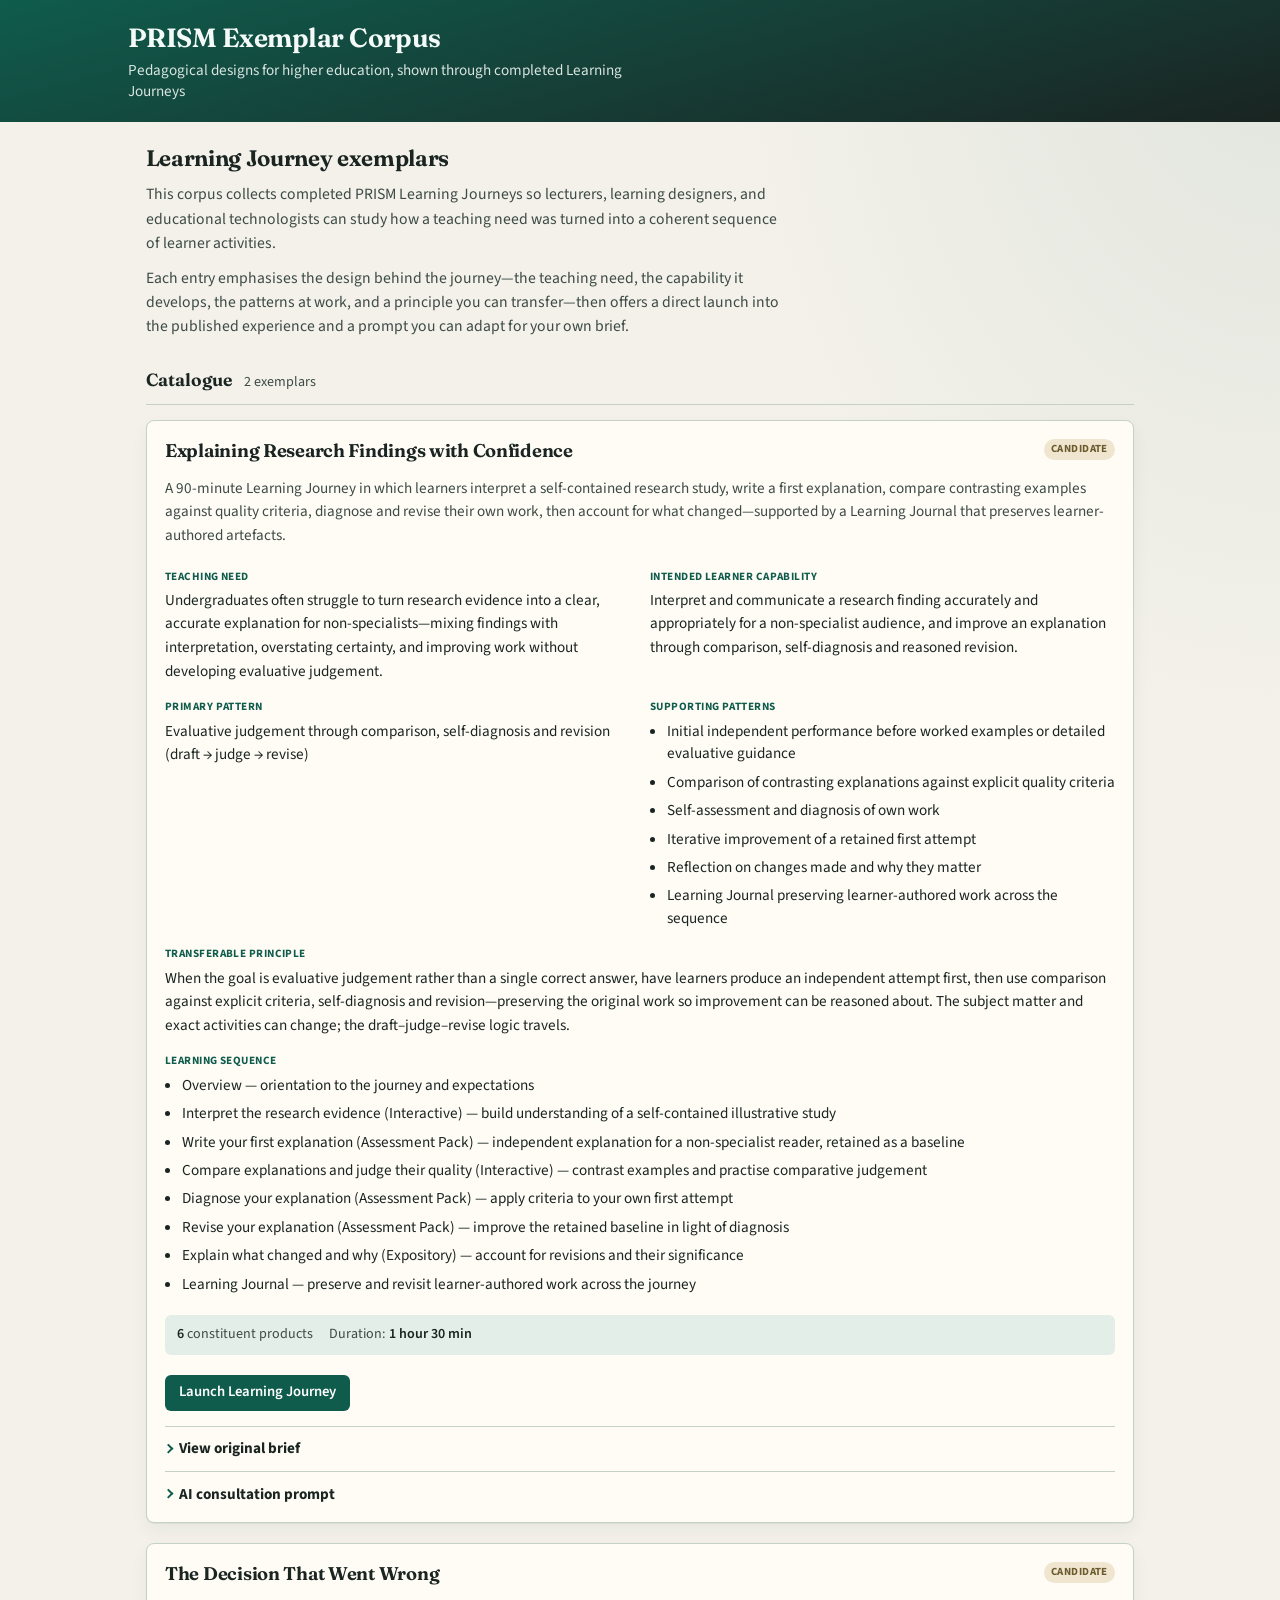
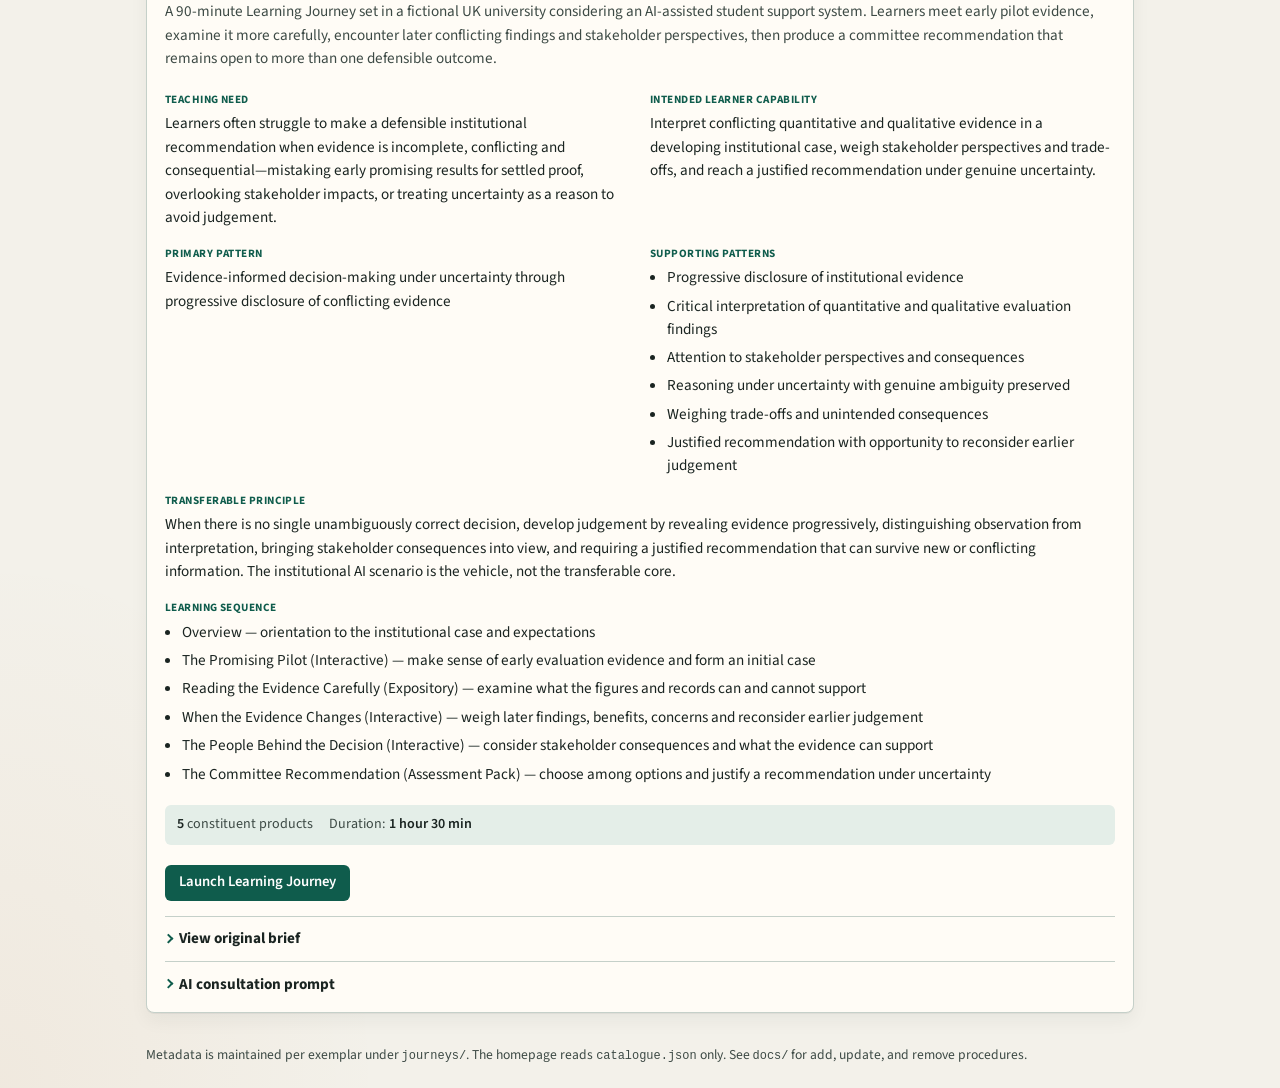
==== index.html @ 72a6959f "Publish the curated PRISM Exemplar Corpus as a static GitHub Pages site. Add .nojekyll for Pages, ig" ====
<!DOCTYPE html>
<html lang="en-GB">
  <head>
    <meta charset="utf-8" />
    <meta name="viewport" content="width=device-width, initial-scale=1" />
    <title>PRISM Exemplar Corpus</title>
    <meta
      name="description"
      content="A corpus of Learning Journey exemplars for lecturers, learning designers, and educational technologists."
    />
    <link rel="preconnect" href="https://fonts.googleapis.com" />
    <link rel="preconnect" href="https://fonts.gstatic.com" crossorigin />
    <link
      href="https://fonts.googleapis.com/css2?family=Fraunces:opsz,wght@9..144,500;9..144,650&family=Source+Sans+3:ital,wght@0,400;0,600;0,700;1,400&display=swap"
      rel="stylesheet"
    />
    <link rel="stylesheet" href="assets/styles.css" />
  </head>
  <body>
    <a class="skip-link" href="#main">Skip to content</a>

    <header class="site-header">
      <div class="site-header__inner">
        <p class="site-brand">PRISM Exemplar Corpus</p>
        <p class="site-tagline">
          Pedagogical designs for higher education, shown through completed Learning Journeys
        </p>
      </div>
    </header>

    <main id="main" class="site-main">
      <section class="intro" aria-labelledby="intro-heading">
        <h1 id="intro-heading">Learning Journey exemplars</h1>
        <p>
          This corpus collects completed PRISM Learning Journeys so lecturers, learning
          designers, and educational technologists can study how a teaching need was turned
          into a coherent sequence of learner activities.
        </p>
        <p>
          Each entry emphasises the design behind the journey—the teaching need, the capability
          it develops, the patterns at work, and a principle you can transfer—then offers a
          direct launch into the published experience and a prompt you can adapt for your own
          brief.
        </p>
      </section>

      <section class="catalogue" aria-labelledby="catalogue-heading">
        <div class="catalogue__header">
          <h2 id="catalogue-heading">Catalogue</h2>
          <p id="catalogue-count" class="catalogue__count" hidden></p>
        </div>
        <div
          id="catalogue-status"
          class="catalogue__status"
          role="status"
          aria-live="polite"
        >
          Loading catalogue…
        </div>
        <div id="catalogue-root" class="catalogue__list" hidden></div>
      </section>
    </main>

    <footer class="site-footer">
      <p>
        Metadata is maintained per exemplar under <code>journeys/</code>. The homepage reads
        <code>catalogue.json</code> only. See <code>docs/</code> for add, update, and remove
        procedures.
      </p>
    </footer>

    <script src="assets/catalogue.js" defer></script>
  </body>
</html>
---- assets/styles.css ----
:root {
  --ink: #1a2421;
  --ink-muted: #3d4a45;
  --paper: #f3f1ea;
  --paper-elevated: #fffcf6;
  --band: #e4eee8;
  --line: #c5d0c9;
  --accent: #0f5c4c;
  --accent-hover: #0a4338;
  --focus: #b45309;
  --status-candidate: #6b5a2e;
  --status-validated: #0f5c4c;
  --shadow: 0 1px 0 rgba(26, 36, 33, 0.05), 0 8px 18px rgba(26, 36, 33, 0.05);
  --radius: 8px;
  --font-display: "Fraunces", "Times New Roman", serif;
  --font-body: "Source Sans 3", "Segoe UI", sans-serif;
  --measure: 40rem;
  --page: 64rem;
  --space-1: 0.4rem;
  --space-2: 0.65rem;
  --space-3: 0.95rem;
  --space-4: 1.25rem;
  --space-5: 1.7rem;
}

*,
*::before,
*::after {
  box-sizing: border-box;
}

html {
  scroll-behavior: smooth;
}

body {
  margin: 0;
  min-height: 100vh;
  font-family: var(--font-body);
  font-size: 1rem;
  line-height: 1.55;
  color: var(--ink);
  background:
    radial-gradient(ellipse 80% 50% at 100% 0%, rgba(15, 92, 76, 0.08), transparent 55%),
    radial-gradient(ellipse 60% 40% at 0% 100%, rgba(180, 83, 9, 0.05), transparent 50%),
    var(--paper);
}

:focus-visible {
  outline: 3px solid var(--focus);
  outline-offset: 2px;
}

.skip-link {
  position: absolute;
  left: 1rem;
  top: -3rem;
  z-index: 100;
  padding: 0.4rem 0.7rem;
  background: var(--ink);
  color: #fff;
  text-decoration: none;
  border-radius: 4px;
}

.skip-link:focus {
  top: 0.75rem;
}

.site-header {
  background: linear-gradient(165deg, #0f5c4c 0%, #163d36 55%, #1a2421 100%);
  color: #f4faf7;
  padding: 1.35rem 1.1rem 1.25rem;
}

.site-header__inner {
  max-width: var(--page);
  margin: 0 auto;
}

.site-brand {
  margin: 0;
  font-family: var(--font-display);
  font-size: clamp(1.35rem, 2.2vw, 1.65rem);
  font-weight: 650;
  letter-spacing: -0.02em;
  line-height: 1.2;
}

.site-tagline {
  margin: 0.4rem 0 0;
  max-width: 34rem;
  font-size: 0.95rem;
  line-height: 1.4;
  color: rgba(244, 250, 247, 0.88);
}

.site-main {
  max-width: var(--page);
  margin: 0 auto;
  padding: 1.35rem 1.1rem 2rem;
}

.intro {
  max-width: var(--measure);
  margin-bottom: var(--space-5);
}

.intro h1 {
  margin: 0 0 var(--space-2);
  font-family: var(--font-display);
  font-size: clamp(1.2rem, 1.8vw, 1.4rem);
  font-weight: 650;
  letter-spacing: -0.015em;
  line-height: 1.25;
}

.intro p {
  margin: 0 0 var(--space-2);
  color: var(--ink-muted);
  font-size: 0.98rem;
}

.intro p:last-child {
  margin-bottom: 0;
}

.catalogue__header {
  display: flex;
  flex-wrap: wrap;
  align-items: baseline;
  gap: 0.25rem 0.75rem;
  margin-bottom: var(--space-3);
  padding-bottom: var(--space-2);
  border-bottom: 1px solid var(--line);
}

.catalogue__header h2 {
  margin: 0;
  font-family: var(--font-display);
  font-size: 1.1rem;
  font-weight: 650;
}

.catalogue__count {
  margin: 0;
  color: var(--ink-muted);
  font-size: 0.88rem;
}

.catalogue__status {
  padding: var(--space-3) var(--space-4);
  background: var(--band);
  border: 1px dashed var(--line);
  border-radius: var(--radius);
  color: var(--ink-muted);
  font-size: 0.95rem;
}

.catalogue__status p {
  margin: 0 0 var(--space-2);
}

.catalogue__status p:last-child {
  margin-bottom: 0;
}

.catalogue__status--error {
  border-style: solid;
  border-color: #9b3b2e;
  background: #f8ece9;
  color: #5c241c;
}

.catalogue__list {
  display: grid;
  gap: var(--space-4);
}

.exemplar-card {
  background: var(--paper-elevated);
  border: 1px solid var(--line);
  border-radius: var(--radius);
  box-shadow: var(--shadow);
  padding: 1.1rem 1.15rem 1rem;
}

.exemplar-card__top {
  display: flex;
  flex-wrap: wrap;
  align-items: flex-start;
  justify-content: space-between;
  gap: 0.45rem 0.75rem;
  margin-bottom: var(--space-3);
}

.exemplar-card__title {
  margin: 0;
  flex: 1 1 14rem;
  font-family: var(--font-display);
  font-size: 1.15rem;
  font-weight: 650;
  letter-spacing: -0.015em;
  line-height: 1.25;
}

.exemplar-card__status {
  display: inline-block;
  padding: 0.15rem 0.45rem;
  border-radius: 999px;
  font-size: 0.68rem;
  font-weight: 700;
  letter-spacing: 0.04em;
  text-transform: uppercase;
}

.exemplar-card__status--candidate {
  background: #f0e6cf;
  color: var(--status-candidate);
}

.exemplar-card__status--validated {
  background: #d7ebe4;
  color: var(--status-validated);
}

.exemplar-card__summary {
  margin: 0 0 var(--space-4);
  color: var(--ink-muted);
  font-size: 0.95rem;
  line-height: 1.55;
}

.exemplar-card__grid {
  display: grid;
  gap: var(--space-3) var(--space-4);
  margin: 0 0 var(--space-4);
}

@media (min-width: 640px) {
  .exemplar-card__grid {
    grid-template-columns: 1fr 1fr;
  }
}

.field {
  margin: 0;
}

.field dt {
  margin: 0 0 0.25rem;
  font-size: 0.7rem;
  font-weight: 700;
  letter-spacing: 0.04em;
  text-transform: uppercase;
  color: var(--accent);
}

.field dd {
  margin: 0;
  color: var(--ink);
  font-size: 0.95rem;
  line-height: 1.55;
}

.field--span {
  grid-column: 1 / -1;
}

.pattern-list {
  margin: 0;
  padding-left: 1.05rem;
}

.pattern-list li {
  line-height: 1.5;
}

.pattern-list li + li {
  margin-top: 0.35rem;
}

.meta-row {
  display: flex;
  flex-wrap: wrap;
  gap: 0.4rem 1rem;
  margin: 0 0 var(--space-4);
  padding: 0.55rem 0.75rem;
  background: var(--band);
  border-radius: 6px;
  font-size: 0.88rem;
}

.meta-row span {
  color: var(--ink-muted);
}

.meta-row strong {
  color: var(--ink);
  font-weight: 600;
}

.exemplar-card__actions {
  display: flex;
  flex-wrap: wrap;
  gap: 0.45rem;
  margin-bottom: var(--space-3);
}

.btn {
  display: inline-flex;
  align-items: center;
  justify-content: center;
  gap: 0.3rem;
  min-height: 2.15rem;
  padding: 0.35rem 0.8rem;
  border: 1px solid transparent;
  border-radius: 6px;
  font: inherit;
  font-size: 0.92rem;
  font-weight: 600;
  text-decoration: none;
  cursor: pointer;
}

.btn:disabled {
  opacity: 0.55;
  cursor: not-allowed;
}

.btn--primary {
  background: var(--accent);
  color: #fff;
}

.btn--primary:hover:not(:disabled) {
  background: var(--accent-hover);
}

.btn--secondary {
  background: transparent;
  border-color: var(--line);
  color: var(--ink);
}

.btn--secondary:hover:not(:disabled) {
  border-color: var(--accent);
  color: var(--accent);
}

.btn--ghost {
  background: transparent;
  border-color: transparent;
  color: var(--accent);
  text-decoration: underline;
  text-underline-offset: 0.15em;
  min-height: auto;
  padding: 0.2rem 0.1rem;
  font-weight: 600;
}

.disclosure {
  border-top: 1px solid var(--line);
  padding-top: var(--space-2);
  margin-top: 0.15rem;
}

.disclosure + .disclosure {
  margin-top: var(--space-2);
}

.disclosure__summary {
  list-style: none;
  cursor: pointer;
  font-size: 0.95rem;
  font-weight: 700;
  color: var(--ink);
}

.disclosure__summary::-webkit-details-marker {
  display: none;
}

.disclosure__summary::before {
  content: "";
  display: inline-block;
  width: 0.45rem;
  height: 0.45rem;
  margin-right: 0.45rem;
  border-right: 2px solid var(--accent);
  border-bottom: 2px solid var(--accent);
  transform: rotate(-45deg);
  vertical-align: 0.08rem;
  transition: transform 0.15s ease;
}

.disclosure[open] > .disclosure__summary::before {
  transform: rotate(45deg);
  vertical-align: 0.02rem;
}

.disclosure__body {
  margin-top: var(--space-2);
  padding: 0.65rem 0.75rem;
  background: #f7f5ef;
  border-radius: 6px;
  border: 1px solid var(--line);
}

.disclosure__body[aria-busy="true"] {
  color: var(--ink-muted);
  font-style: italic;
}

.prompt-toolbar {
  display: flex;
  flex-wrap: wrap;
  align-items: center;
  gap: 0.45rem;
  margin-bottom: var(--space-2);
}

.prompt-feedback {
  margin: 0;
  font-size: 0.85rem;
  color: var(--accent);
}

.markdown-body {
  max-width: 42rem;
  overflow-wrap: anywhere;
  font-size: 0.92rem;
  line-height: 1.45;
}

.markdown-body > :first-child {
  margin-top: 0;
}

.markdown-body > :last-child {
  margin-bottom: 0;
}

.markdown-body p {
  margin: 0 0 0.45rem;
}

.markdown-body ul,
.markdown-body ol {
  margin: 0 0 0.5rem;
  padding-left: 1.15rem;
}

.markdown-body li + li {
  margin-top: 0.15rem;
}

/* Compact document headings inside brief / prompt panels */
.markdown-body h1,
.markdown-body h2,
.markdown-body h3 {
  font-family: var(--font-body);
  font-weight: 700;
  letter-spacing: 0.01em;
  line-height: 1.3;
  color: var(--accent);
  margin: 0.75rem 0 0.3rem;
}

.markdown-body h1 {
  font-size: 0.98rem;
}

.markdown-body h2 {
  font-size: 0.86rem;
  text-transform: uppercase;
  letter-spacing: 0.04em;
}

.markdown-body h3 {
  font-size: 0.9rem;
}

.markdown-body h1:first-child,
.markdown-body h2:first-child,
.markdown-body h3:first-child {
  margin-top: 0;
}

.markdown-body pre,
.markdown-body code {
  font-family: ui-monospace, "Cascadia Code", Consolas, monospace;
  font-size: 0.88em;
}

.markdown-body pre {
  overflow-x: auto;
  padding: 0.55rem 0.65rem;
  margin: 0 0 0.55rem;
  background: #ebe7dc;
  border-radius: 5px;
}

.markdown-body hr {
  border: 0;
  border-top: 1px solid var(--line);
  margin: 0.65rem 0;
}

.site-footer {
  max-width: var(--page);
  margin: 0 auto;
  padding: 0 1.1rem 1.5rem;
  color: var(--ink-muted);
  font-size: 0.85rem;
  line-height: 1.4;
}

.site-footer p {
  margin: 0;
}

.site-footer code {
  font-size: 0.88em;
}

@media (max-width: 639px) {
  .site-header {
    padding: 1.1rem 0.9rem 1rem;
  }

  .site-main {
    padding: 1.1rem 0.9rem 1.5rem;
  }

  .exemplar-card {
    padding: 0.95rem 0.95rem 0.9rem;
  }

  .disclosure__body {
    padding: 0.55rem 0.6rem;
  }
}
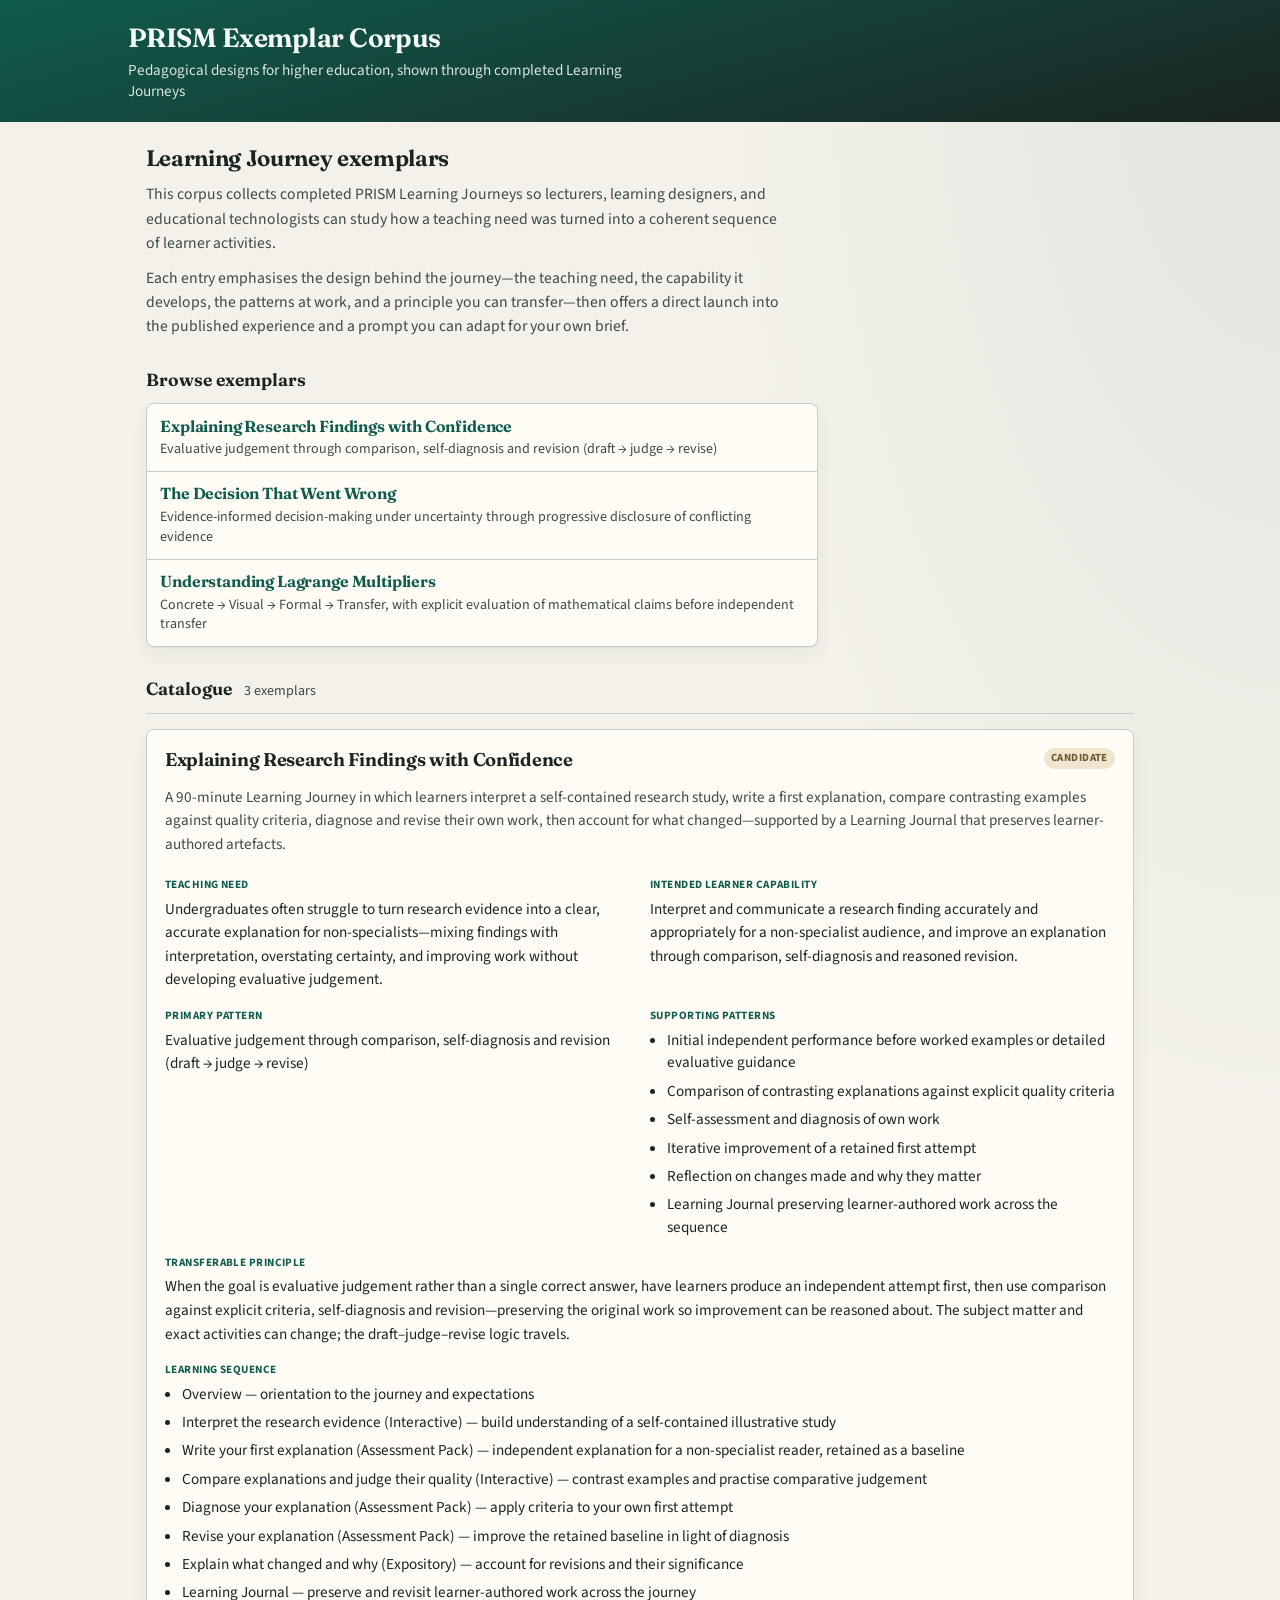
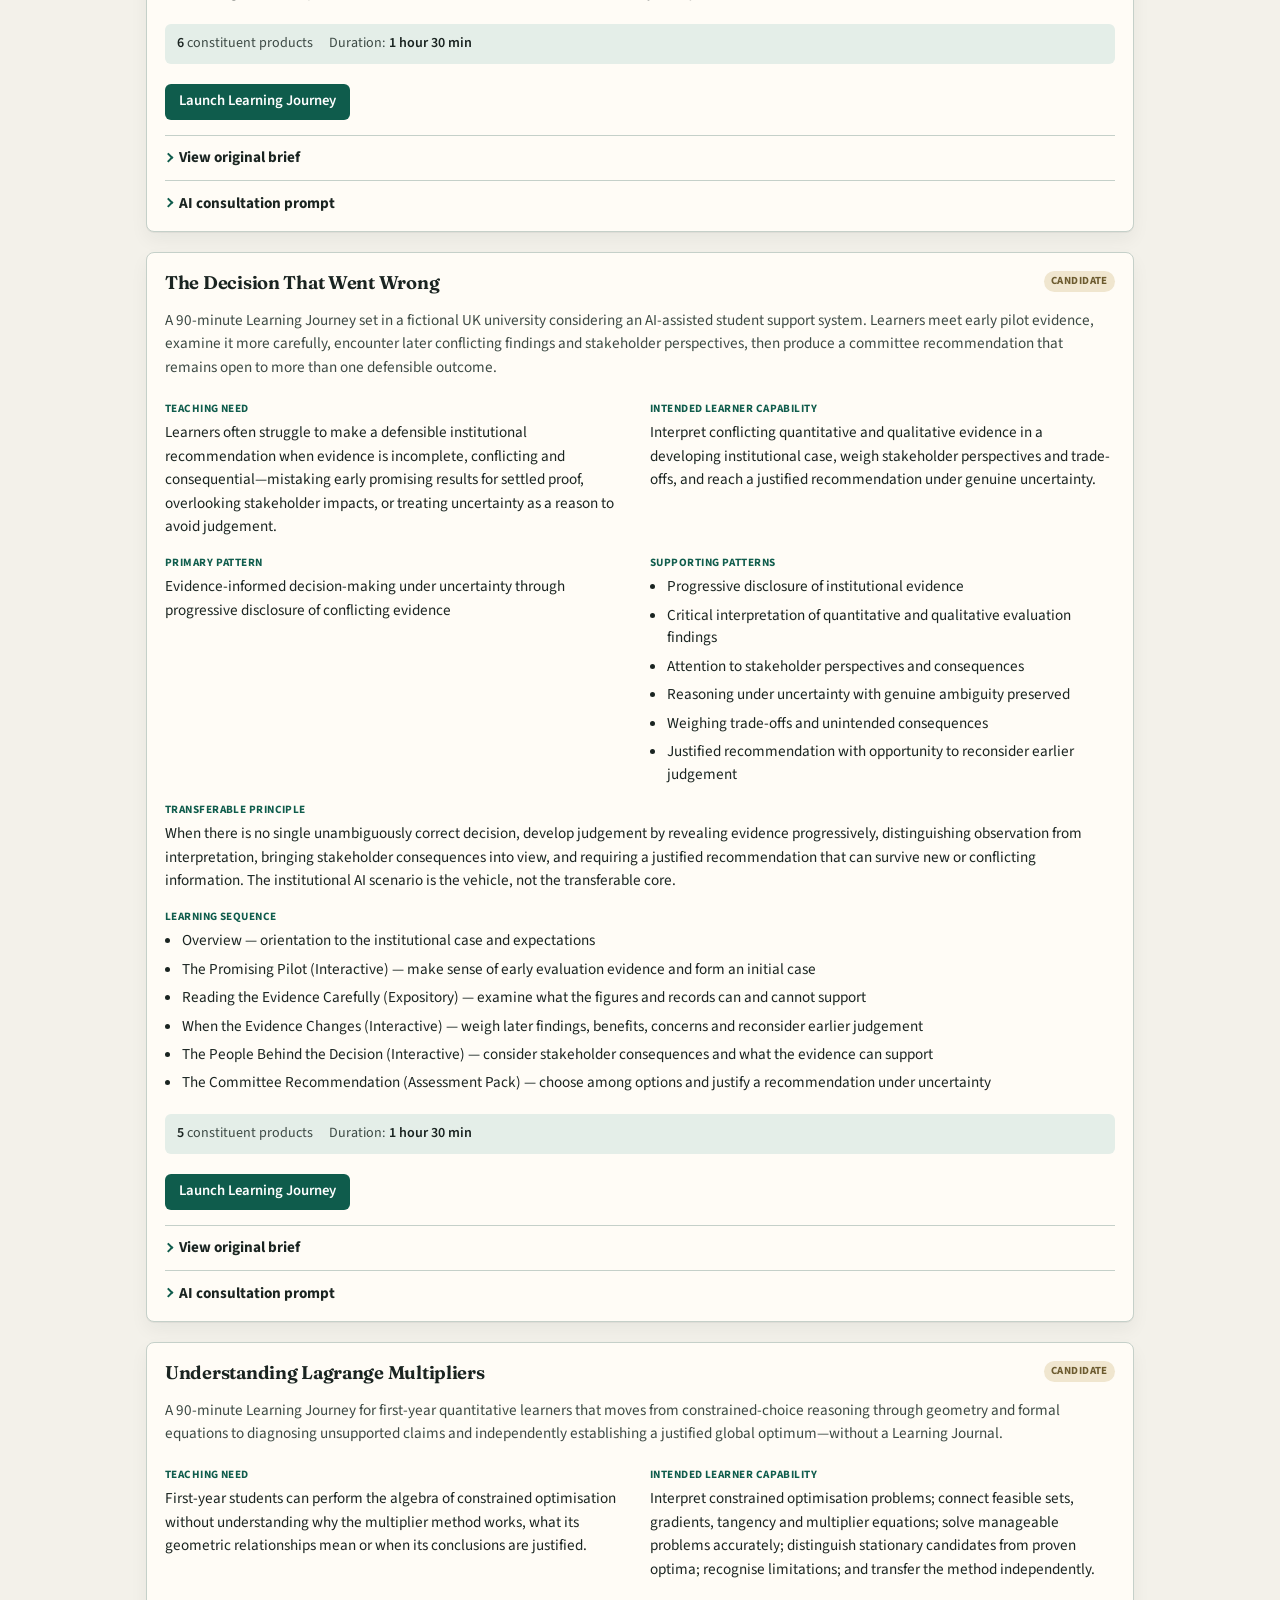
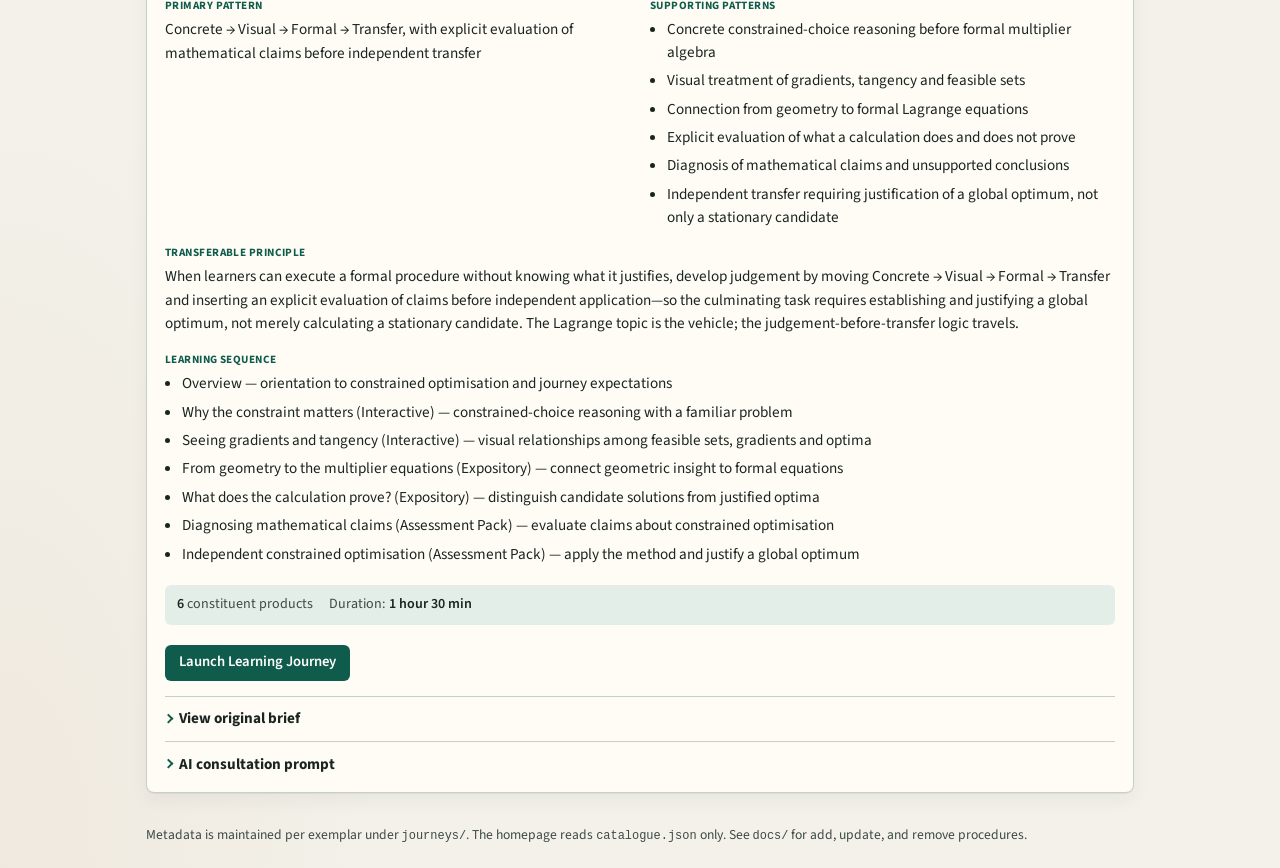
==== commit 8d7dc370: "Add a catalogue-driven Browse exemplars table of contents. Render title and primary-pattern links fr" ====
--- a/index.html
+++ b/index.html
@@ -44,6 +44,18 @@
         </p>
       </section>
 
+      <section
+        class="browse"
+        id="browse-exemplars"
+        aria-labelledby="browse-heading"
+        hidden
+      >
+        <h2 id="browse-heading">Browse exemplars</h2>
+        <nav class="browse__nav" aria-label="Exemplar table of contents">
+          <div id="browse-root"></div>
+        </nav>
+      </section>
+
       <section class="catalogue" aria-labelledby="catalogue-heading">
         <div class="catalogue__header">
           <h2 id="catalogue-heading">Catalogue</h2>
--- a/assets/styles.css
+++ b/assets/styles.css
@@ -125,6 +125,70 @@
   margin-bottom: 0;
 }
 
+.browse {
+  margin: 0 0 var(--space-5);
+}
+
+.browse h2 {
+  margin: 0 0 var(--space-2);
+  font-family: var(--font-display);
+  font-size: 1.1rem;
+  font-weight: 650;
+}
+
+.browse__nav {
+  max-width: min(var(--page), 42rem);
+}
+
+.browse-list {
+  list-style: none;
+  margin: 0;
+  padding: 0;
+  border: 1px solid var(--line);
+  border-radius: var(--radius);
+  background: var(--paper-elevated);
+  box-shadow: var(--shadow);
+}
+
+.browse-list > li + li {
+  border-top: 1px solid var(--line);
+}
+
+.browse-list__link {
+  display: block;
+  padding: 0.7rem 0.85rem;
+  color: inherit;
+  text-decoration: none;
+}
+
+.browse-list__link:hover {
+  background: var(--band);
+}
+
+.browse-list__link:focus-visible {
+  outline: 3px solid var(--focus);
+  outline-offset: -3px;
+  background: var(--band);
+}
+
+.browse-list__title {
+  display: block;
+  font-family: var(--font-display);
+  font-size: 1rem;
+  font-weight: 650;
+  letter-spacing: -0.01em;
+  line-height: 1.3;
+  color: var(--accent);
+}
+
+.browse-list__pattern {
+  display: block;
+  margin-top: 0.25rem;
+  font-size: 0.88rem;
+  line-height: 1.4;
+  color: var(--ink-muted);
+}
+
 .catalogue__header {
   display: flex;
   flex-wrap: wrap;
@@ -183,6 +247,16 @@
   border-radius: var(--radius);
   box-shadow: var(--shadow);
   padding: 1.1rem 1.15rem 1rem;
+  scroll-margin-top: 1rem;
+}
+
+.exemplar-card:focus {
+  outline: none;
+}
+
+.exemplar-card:focus-visible {
+  outline: 3px solid var(--focus);
+  outline-offset: 2px;
 }
 
 .exemplar-card__top {
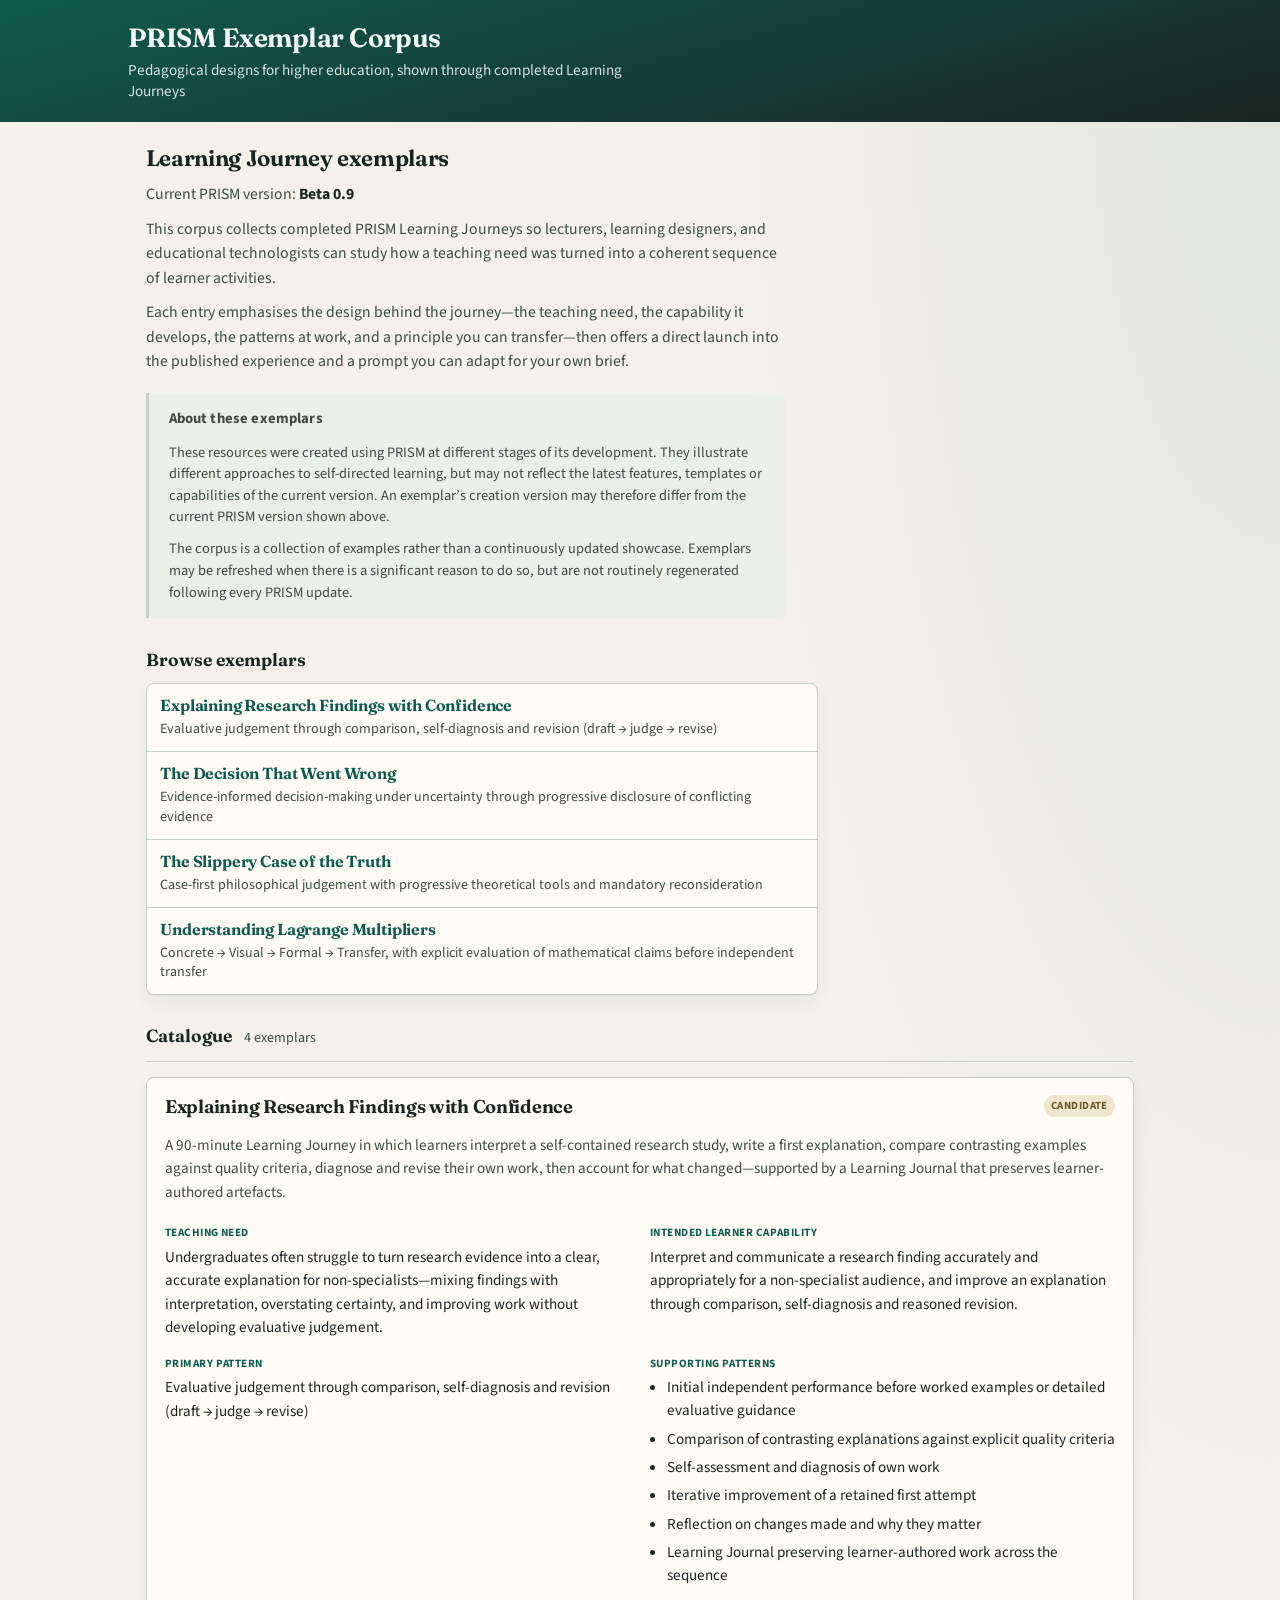
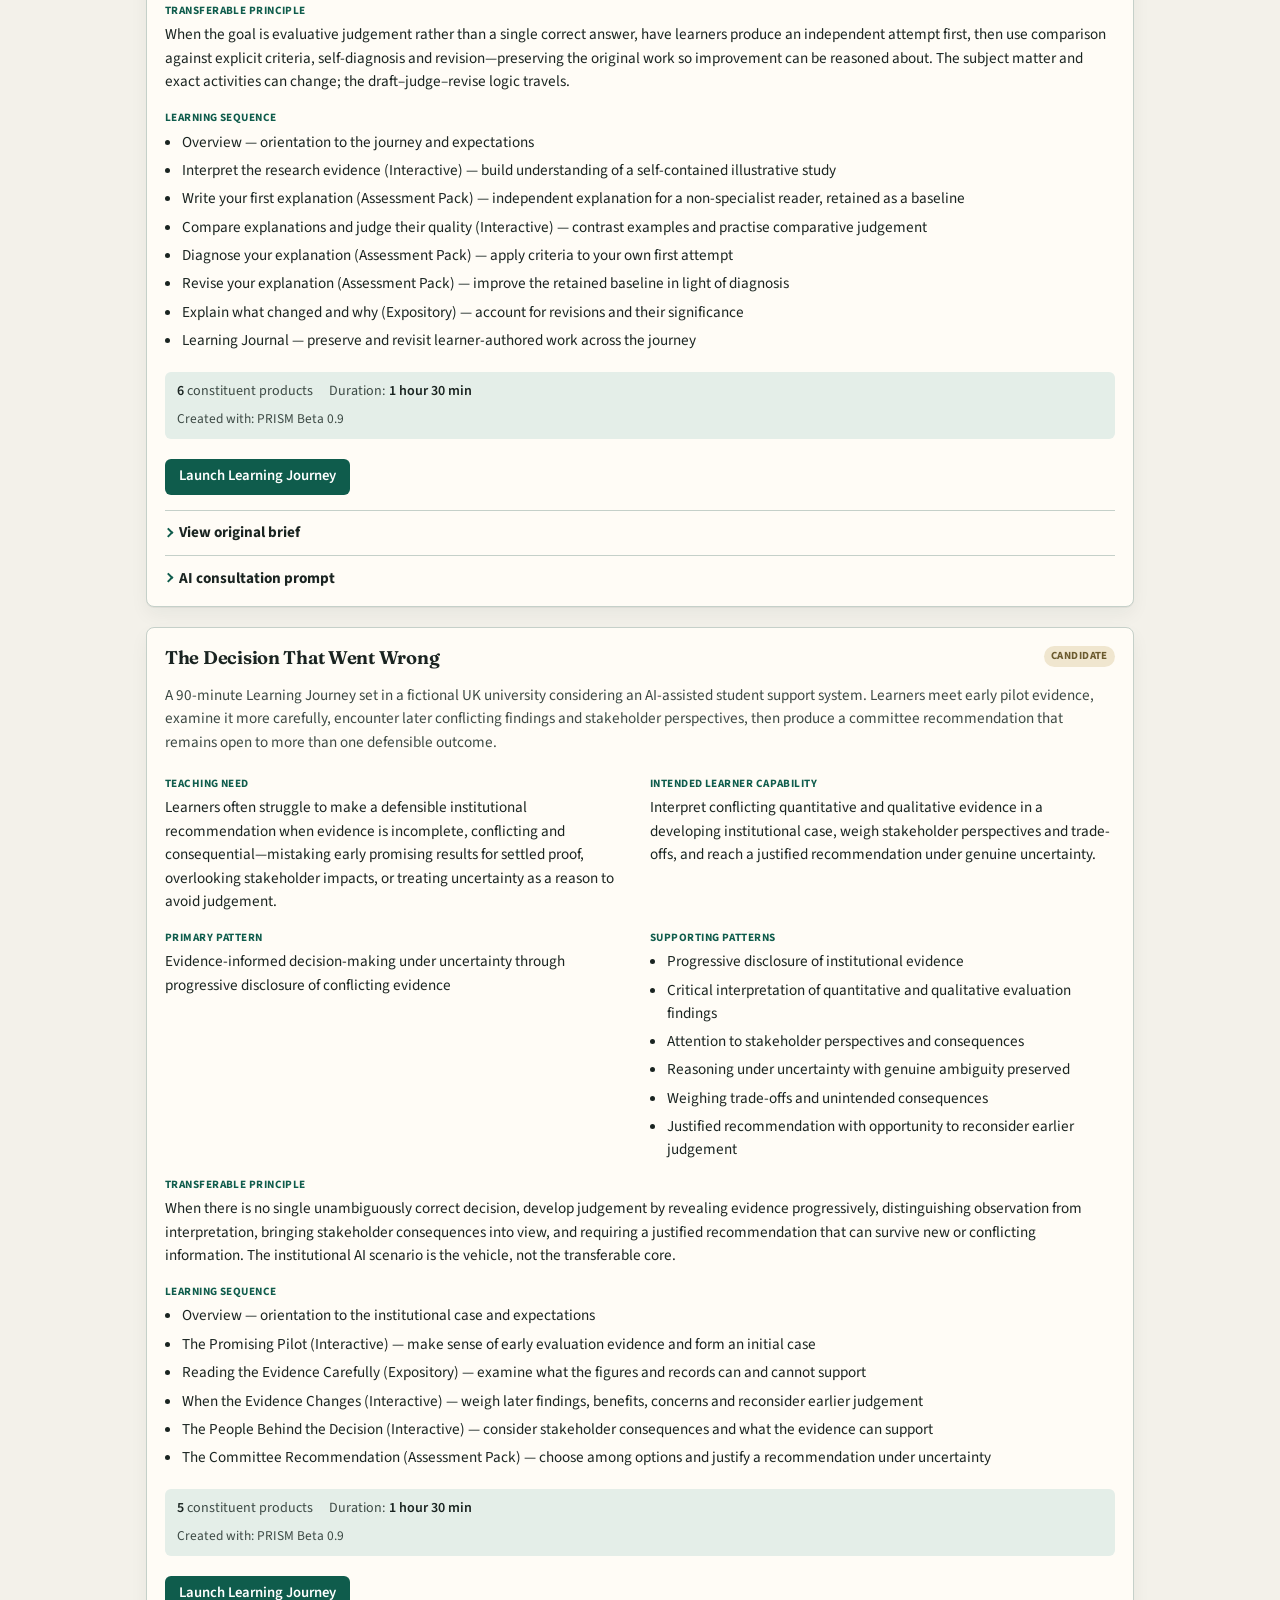
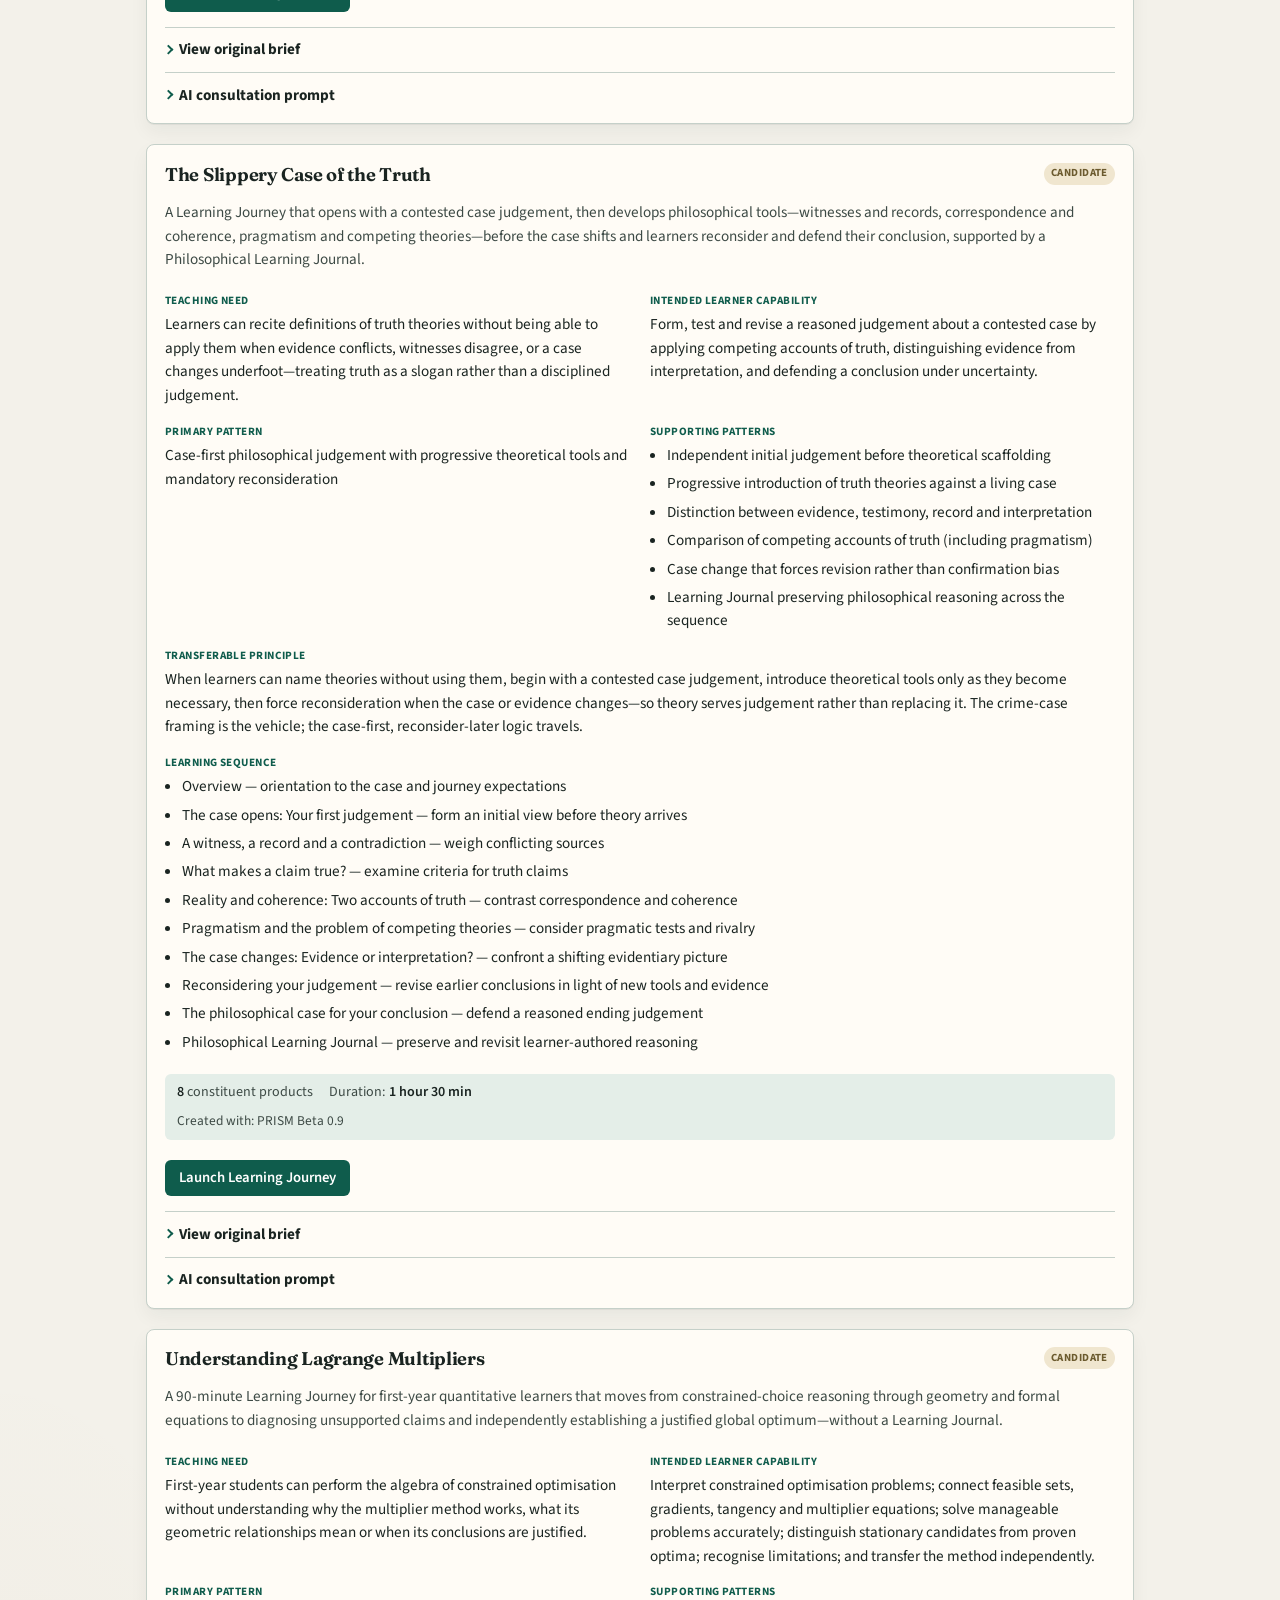
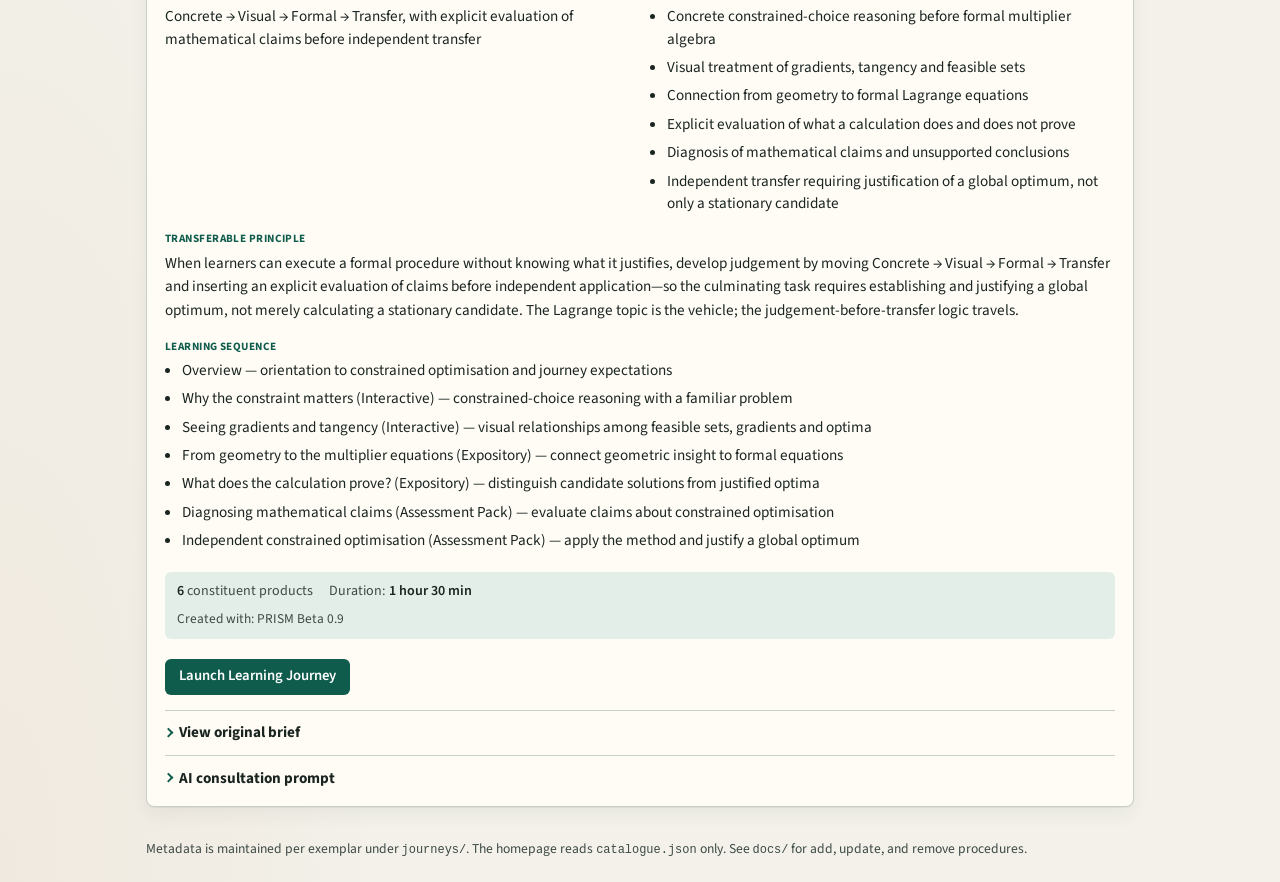
==== commit 23802076: "UPdated exemplars" ====
--- a/index.html
+++ b/index.html
@@ -8,13 +8,45 @@
       name="description"
       content="A corpus of Learning Journey exemplars for lecturers, learning designers, and educational technologists."
     />
+    <meta name="prism-exemplars-assets" content="6c07772be8" />
     <link rel="preconnect" href="https://fonts.googleapis.com" />
     <link rel="preconnect" href="https://fonts.gstatic.com" crossorigin />
     <link
       href="https://fonts.googleapis.com/css2?family=Fraunces:opsz,wght@9..144,500;9..144,650&family=Source+Sans+3:ital,wght@0,400;0,600;0,700;1,400&display=swap"
       rel="stylesheet"
     />
-    <link rel="stylesheet" href="assets/styles.css" />
+    <link rel="stylesheet" href="assets/styles.css?v=3b775735de" />
+    <script>
+      /* If GitHub Pages/browser still has a stale homepage, reload once with a bust query. */
+      (function () {
+        var meta = document.querySelector('meta[name="prism-exemplars-assets"]');
+        var baked = meta && meta.getAttribute("content");
+        if (!baked || baked === "pending") return;
+        fetch("assets/version.json", { cache: "no-store" })
+          .then(function (res) {
+            return res.ok ? res.json() : null;
+          })
+          .then(function (remote) {
+            if (!remote || !remote.rev) return;
+            var url = new URL(window.location.href);
+            if (remote.rev === baked) {
+              if (url.searchParams.has("assets")) {
+                url.searchParams.delete("assets");
+                window.history.replaceState(
+                  null,
+                  "",
+                  url.pathname + url.search + url.hash
+                );
+              }
+              return;
+            }
+            if (url.searchParams.get("assets") === remote.rev) return;
+            url.searchParams.set("assets", remote.rev);
+            window.location.replace(url.toString());
+          })
+          .catch(function () {});
+      })();
+    </script>
   </head>
   <body>
     <a class="skip-link" href="#main">Skip to content</a>
@@ -31,6 +63,9 @@
     <main id="main" class="site-main">
       <section class="intro" aria-labelledby="intro-heading">
         <h1 id="intro-heading">Learning Journey exemplars</h1>
+        <p class="intro-version" id="current-prism-version">
+          Current PRISM version: <strong>Beta 0.9</strong>
+        </p>
         <p>
           This corpus collects completed PRISM Learning Journeys so lecturers, learning
           designers, and educational technologists can study how a teaching need was turned
@@ -42,6 +77,20 @@
           direct launch into the published experience and a prompt you can adapt for your own
           brief.
         </p>
+        <aside class="intro-notice" aria-labelledby="about-exemplars-heading">
+          <h2 id="about-exemplars-heading">About these exemplars</h2>
+          <p>
+            These resources were created using PRISM at different stages of its development. They
+            illustrate different approaches to self-directed learning, but may not reflect the
+            latest features, templates or capabilities of the current version. An exemplar’s
+            creation version may therefore differ from the current PRISM version shown above.
+          </p>
+          <p>
+            The corpus is a collection of examples rather than a continuously updated showcase.
+            Exemplars may be refreshed when there is a significant reason to do so, but are not
+            routinely regenerated following every PRISM update.
+          </p>
+        </aside>
       </section>
 
       <section
@@ -81,6 +130,6 @@
       </p>
     </footer>
 
-    <script src="assets/catalogue.js" defer></script>
+    <script src="assets/catalogue.js?v=8f05ab11ad" defer></script>
   </body>
 </html>
--- a/assets/styles.css
+++ b/assets/styles.css
@@ -121,7 +121,48 @@
   font-size: 0.98rem;
 }
 
+.intro-version {
+  margin: 0 0 var(--space-3);
+  font-size: 0.92rem;
+  color: var(--ink-muted);
+}
+
+.intro-version strong {
+  color: var(--ink);
+  font-weight: 700;
+}
+
 .intro p:last-child {
+  margin-bottom: 0;
+}
+
+.intro-notice {
+  margin: var(--space-4) 0 0;
+  padding: var(--space-3) var(--space-4);
+  max-width: var(--measure);
+  border-left: 3px solid var(--line);
+  background: rgba(228, 238, 232, 0.55);
+  border-radius: 0 var(--radius) var(--radius) 0;
+}
+
+.intro-notice h2 {
+  margin: 0 0 var(--space-2);
+  font-family: var(--font-body);
+  font-size: 0.92rem;
+  font-weight: 700;
+  letter-spacing: 0.01em;
+  color: var(--ink-muted);
+  text-transform: none;
+}
+
+.intro-notice p {
+  margin: 0 0 var(--space-2);
+  font-size: 0.9rem;
+  line-height: 1.5;
+  color: var(--ink-muted);
+}
+
+.intro-notice p:last-child {
   margin-bottom: 0;
 }
 
@@ -372,6 +413,11 @@
 .meta-row strong {
   color: var(--ink);
   font-weight: 600;
+}
+
+.meta-row__version {
+  flex: 1 1 100%;
+  font-size: 0.84rem;
 }
 
 .exemplar-card__actions {
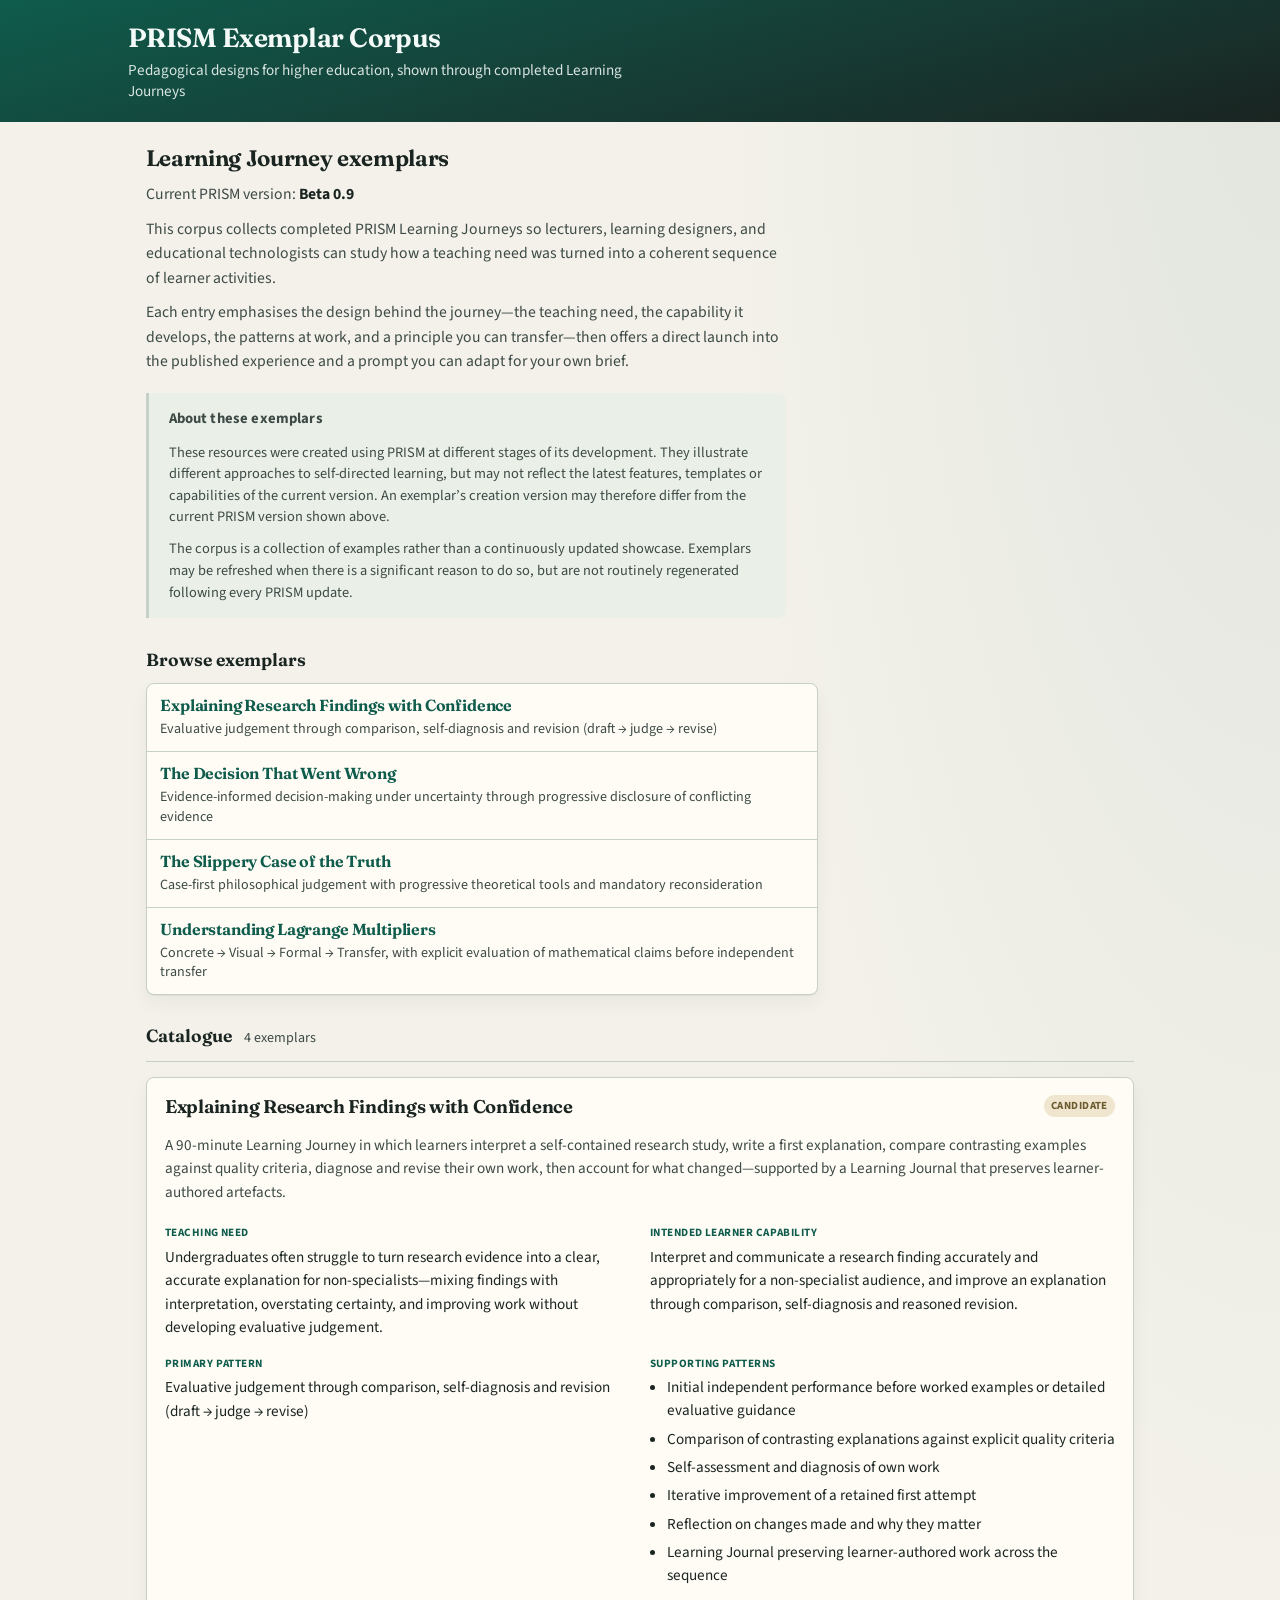
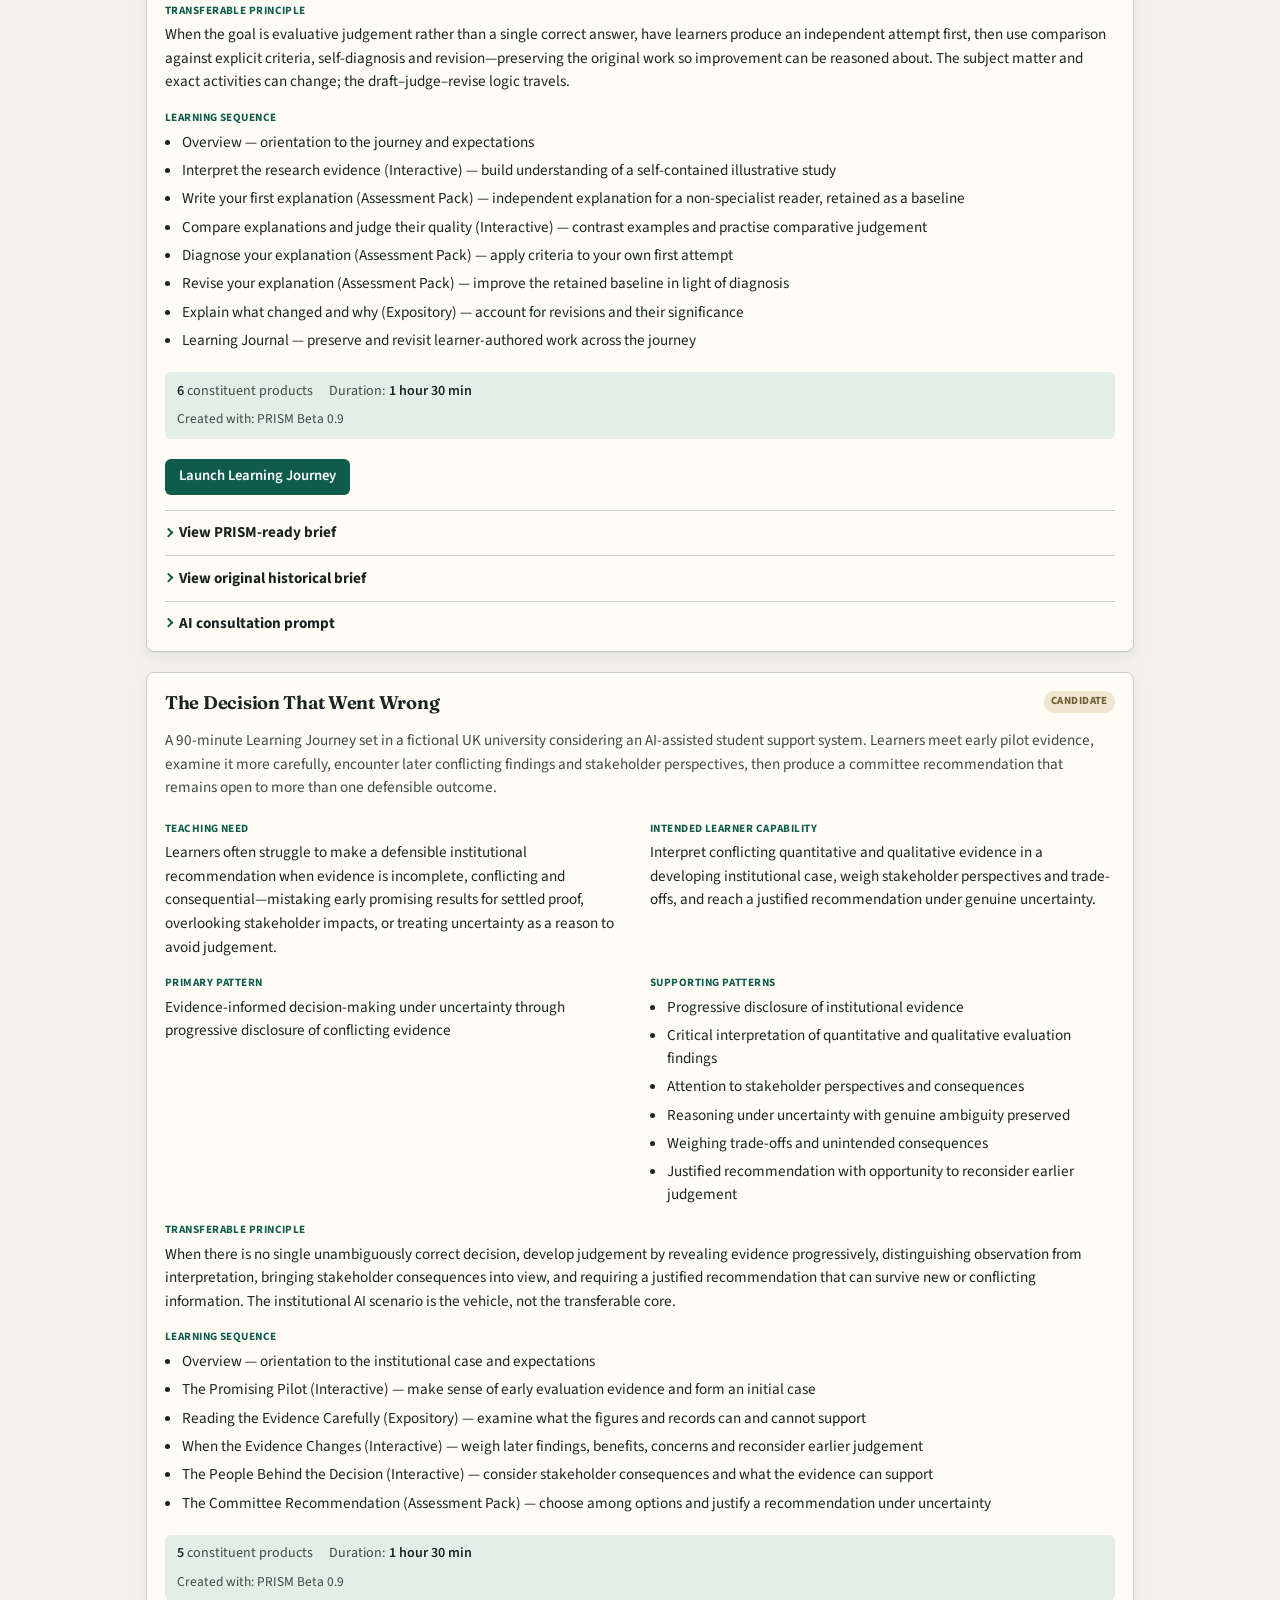
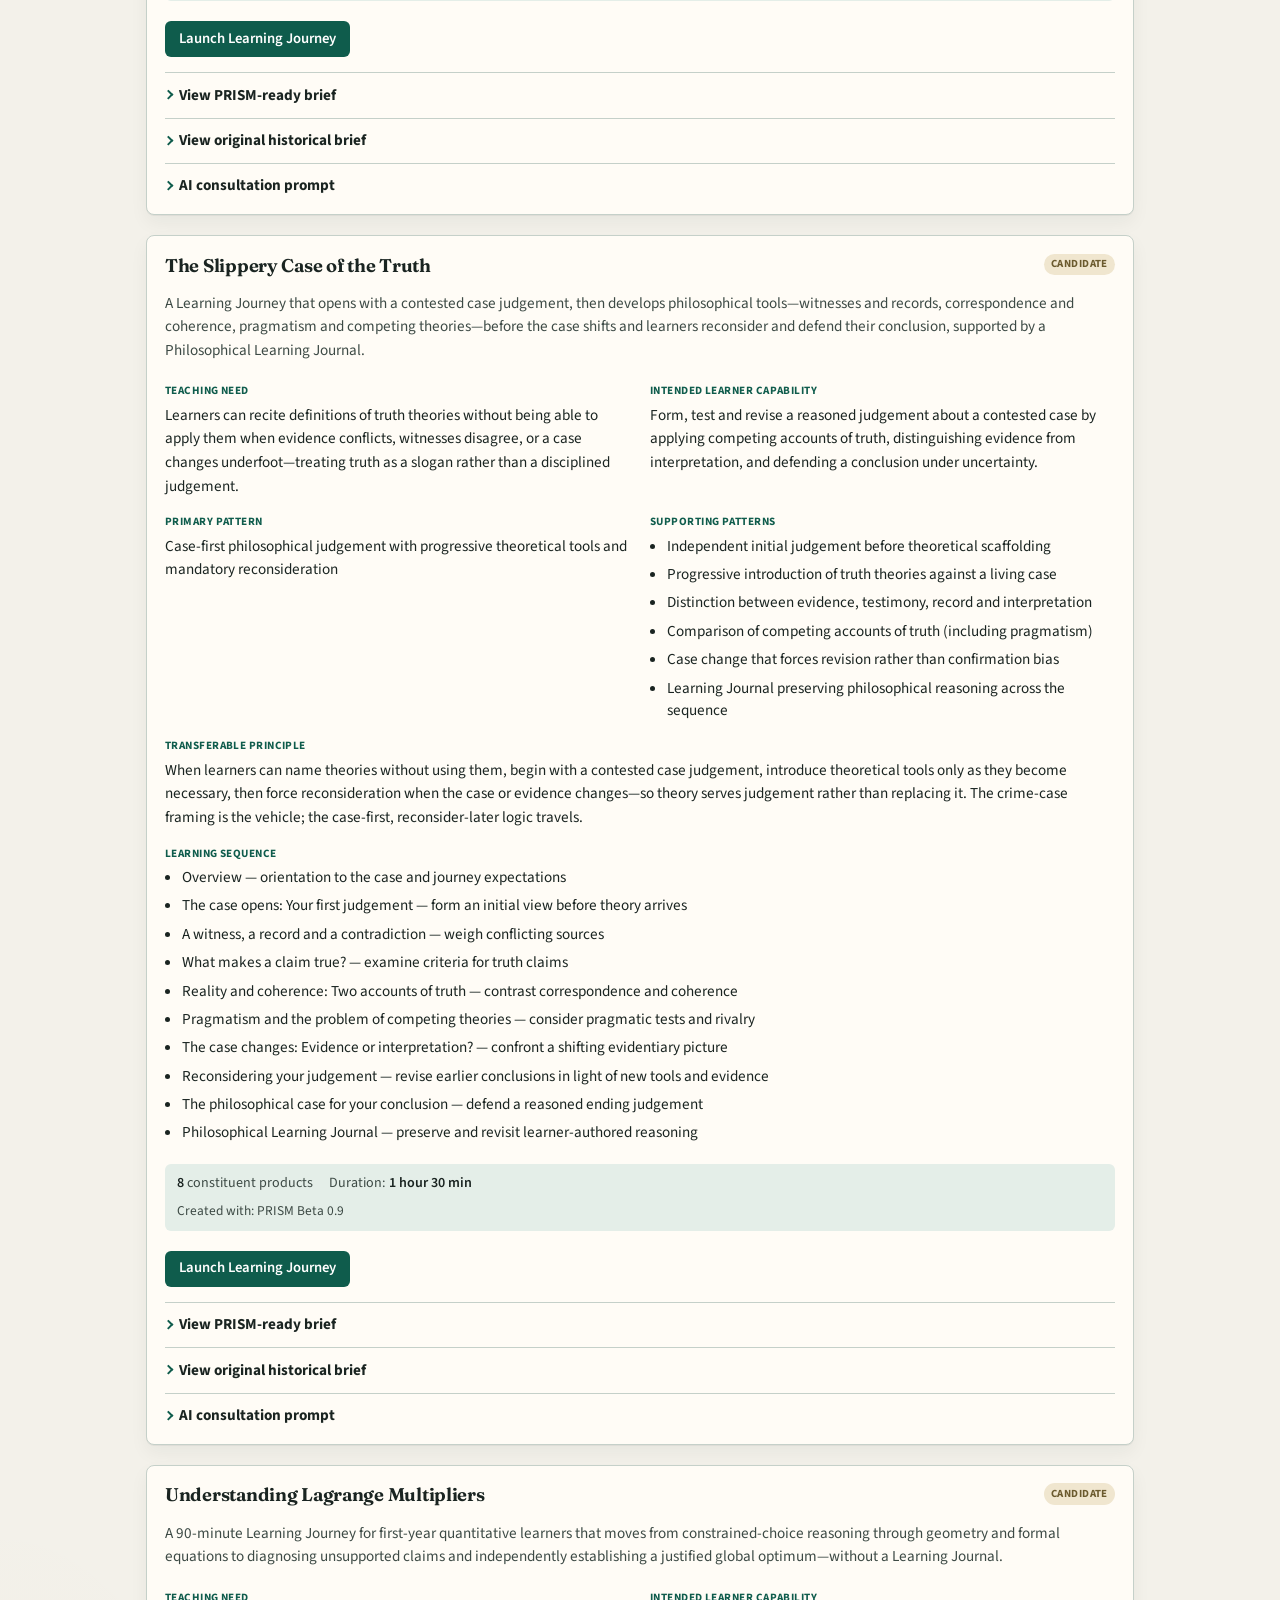
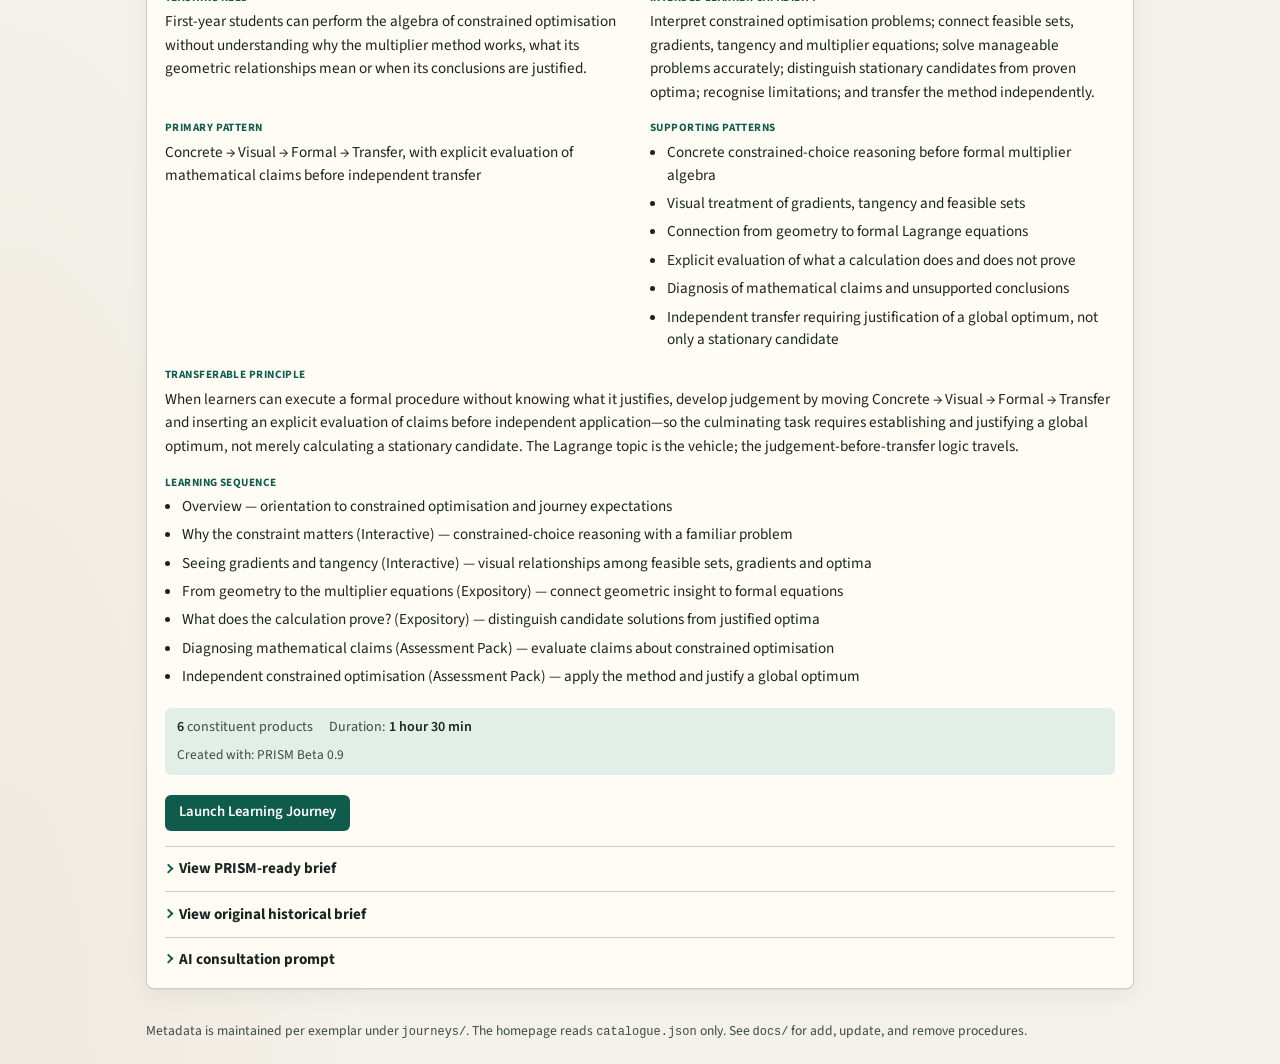
==== commit b36b5e99: "update" ====
--- a/index.html
+++ b/index.html
@@ -8,14 +8,14 @@
       name="description"
       content="A corpus of Learning Journey exemplars for lecturers, learning designers, and educational technologists."
     />
-    <meta name="prism-exemplars-assets" content="6c07772be8" />
+    <meta name="prism-exemplars-assets" content="739a7094c4" />
     <link rel="preconnect" href="https://fonts.googleapis.com" />
     <link rel="preconnect" href="https://fonts.gstatic.com" crossorigin />
     <link
       href="https://fonts.googleapis.com/css2?family=Fraunces:opsz,wght@9..144,500;9..144,650&family=Source+Sans+3:ital,wght@0,400;0,600;0,700;1,400&display=swap"
       rel="stylesheet"
     />
-    <link rel="stylesheet" href="assets/styles.css?v=3b775735de" />
+    <link rel="stylesheet" href="assets/styles.css?v=1c8ba7ebdb" />
     <script>
       /* If GitHub Pages/browser still has a stale homepage, reload once with a bust query. */
       (function () {
@@ -130,6 +130,6 @@
       </p>
     </footer>
 
-    <script src="assets/catalogue.js?v=8f05ab11ad" defer></script>
+    <script src="assets/catalogue.js?v=b2c2255c07" defer></script>
   </body>
 </html>
--- a/assets/styles.css
+++ b/assets/styles.css
@@ -532,6 +532,57 @@
   font-style: italic;
 }
 
+.prism-ready-fields {
+  display: grid;
+  gap: var(--space-3);
+}
+
+.prism-ready-field {
+  margin: 0;
+  padding: var(--space-3);
+  border: 1px solid var(--line);
+  border-radius: var(--radius);
+  background: var(--paper-elevated);
+}
+
+.prism-ready-field__head {
+  display: flex;
+  flex-wrap: wrap;
+  align-items: center;
+  justify-content: space-between;
+  gap: 0.45rem 0.75rem;
+  margin: 0 0 var(--space-2);
+}
+
+.prism-ready-field__label {
+  margin: 0;
+  font-family: var(--font-body);
+  font-size: 0.9rem;
+  font-weight: 700;
+  color: var(--ink);
+}
+
+.prism-ready-field__value {
+  margin: 0;
+  padding: 0.7rem 0.8rem;
+  border-radius: 6px;
+  background: #f7f5ef;
+  border: 1px solid #e2ddd2;
+  white-space: pre-wrap;
+  overflow-wrap: anywhere;
+  font-family: var(--font-body);
+  font-size: 0.92rem;
+  line-height: 1.5;
+  color: var(--ink);
+  user-select: text;
+}
+
+.btn--compact {
+  min-height: 1.85rem;
+  padding: 0.2rem 0.65rem;
+  font-size: 0.82rem;
+}
+
 .prompt-toolbar {
   display: flex;
   flex-wrap: wrap;
